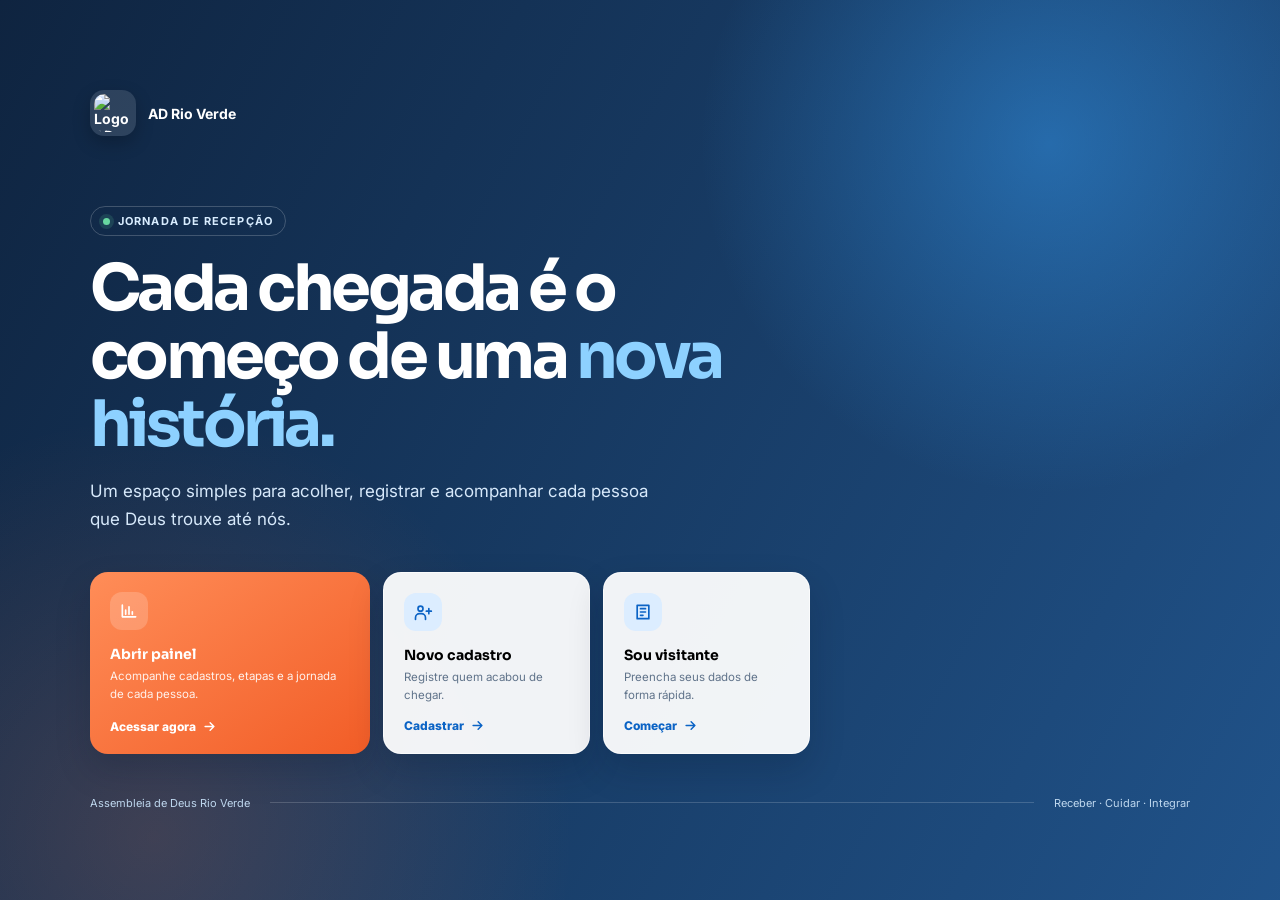
==== index.html @ 6c61a0f8 "Atualiza HTML, estilos e lógica do sistema" ====
<!DOCTYPE html>
<html lang="pt-BR">
<head>
<meta charset="UTF-8">
<meta name="viewport" content="width=device-width, initial-scale=1.0">
<title>Jornada de Recepção — AD Rio Verde</title>
<link rel="preconnect" href="https://fonts.googleapis.com">
<link rel="preconnect" href="https://fonts.gstatic.com" crossorigin>
<link href="https://fonts.googleapis.com/css2?family=Inter:wght@400;500;600;700&family=Sora:wght@600;700;800&display=swap" rel="stylesheet">
<style>
:root{--blue:#0b63c5;--blue-light:#dcedff;--muted:#60738a}*{box-sizing:border-box}body{margin:0;min-height:100vh;font-family:Inter,Arial,sans-serif;overflow-x:hidden}a{text-decoration:none;color:inherit}
.hero{min-height:100vh;display:flex;align-items:center;padding:32px 24px;background:linear-gradient(118deg,rgba(5,27,56,.96),rgba(8,64,125,.9)),url('assets/hero-banner.jpg') center/cover;position:relative;isolation:isolate}.hero:before{content:'';position:absolute;inset:0;background:radial-gradient(circle at 82% 16%,rgba(55,164,255,.42),transparent 27%),radial-gradient(circle at 12% 93%,rgba(255,121,64,.18),transparent 30%);z-index:-1}.page{width:min(1100px,100%);margin:auto}.brand{display:inline-flex;align-items:center;gap:12px;color:#fff;font-weight:700;font-size:14px}.brand img{width:46px;height:46px;border-radius:14px;padding:4px;background:rgba(255,255,255,.12);box-shadow:0 7px 18px rgba(0,0,0,.22)}
.content{margin-top:70px;max-width:720px}.eyebrow{display:inline-flex;align-items:center;gap:8px;border:1px solid rgba(255,255,255,.2);border-radius:99px;padding:7px 12px;color:#d9edff;font-size:11px;font-weight:700;letter-spacing:.1em;text-transform:uppercase}.eyebrow span{width:7px;height:7px;background:#68d8a1;border-radius:50%;box-shadow:0 0 0 4px rgba(104,216,161,.15)}h1{font-family:Sora,Arial,sans-serif;color:#fff;font-size:clamp(36px,6vw,64px);line-height:1.06;letter-spacing:-.055em;margin:19px 0 18px}h1 em{font-style:normal;color:#8dd1ff}.intro{max-width:590px;color:#d7e9fb;font-size:17px;line-height:1.7;margin:0}
.access{display:grid;grid-template-columns:1.35fr 1fr 1fr;gap:13px;margin-top:38px}.access-card{min-height:174px;padding:20px;border-radius:18px;background:rgba(255,255,255,.94);border:1px solid rgba(255,255,255,.7);box-shadow:0 16px 35px rgba(0,17,40,.18);transition:transform .2s ease,box-shadow .2s ease;display:flex;flex-direction:column}.access-card:hover{transform:translateY(-5px);box-shadow:0 22px 38px rgba(0,17,40,.3)}.access-card.primary{background:linear-gradient(145deg,#ff8d58,#f25d27);color:#fff;border:0}.icon{width:38px;height:38px;border-radius:12px;display:grid;place-items:center;background:var(--blue-light);color:var(--blue);margin-bottom:15px}.primary .icon{background:rgba(255,255,255,.18);color:#fff}.icon svg{width:20px;height:20px;fill:none;stroke:currentColor;stroke-width:2;stroke-linecap:round;stroke-linejoin:round}.access-card strong{font-family:Sora,Arial,sans-serif;font-size:14px}.access-card p{font-size:11.5px;line-height:1.5;color:var(--muted);margin:5px 0 14px}.primary p{color:#fff1eb}.go{margin-top:auto;font-size:12px;font-weight:800;color:var(--blue);display:flex;align-items:center;gap:6px}.primary .go{color:#fff}.go svg{width:15px;height:15px;fill:none;stroke:currentColor;stroke-width:2.4;stroke-linecap:round;stroke-linejoin:round}
.footer{display:flex;align-items:center;justify-content:space-between;gap:20px;margin:42px 0 0;color:#bed7ee;font-size:11px}.footer .line{height:1px;flex:1;background:rgba(255,255,255,.17)}@media(max-width:760px){.hero{align-items:flex-start;padding:24px 18px}.content{margin-top:52px}.access{grid-template-columns:1fr;margin-top:30px}.access-card{min-height:142px}.footer{margin-top:30px}h1{font-size:39px}.intro{font-size:15px}}
</style>
</head>
<body>
<main class="hero"><div class="page">
  <a class="brand" href="index.html"><img src="assets/logo-mark.png" alt="Logo AD Rio Verde"><span>AD Rio Verde</span></a>
  <section class="content"><div class="eyebrow"><span></span> Jornada de Recepção</div><h1>Cada chegada é o começo de uma <em>nova história.</em></h1><p class="intro">Um espaço simples para acolher, registrar e acompanhar cada pessoa que Deus trouxe até nós.</p>
    <nav class="access" aria-label="Acessos principais">
      <a class="access-card primary" href="painel.html"><span class="icon"><svg viewBox="0 0 24 24"><path d="M4 19V5m0 14h16M8 16v-5m4 5V7m4 9v-3"></path></svg></span><strong>Abrir painel</strong><p>Acompanhe cadastros, etapas e a jornada de cada pessoa.</p><span class="go">Acessar agora <svg viewBox="0 0 24 24"><path d="M5 12h14m-6-6 6 6-6 6"></path></svg></span></a>
      <a class="access-card" href="cadastro.html"><span class="icon"><svg viewBox="0 0 24 24"><circle cx="9" cy="8" r="3"></circle><path d="M3 21v-2a5 5 0 0 1 5-5h2a5 5 0 0 1 5 5v2M19 8v6m-3-3h6"></path></svg></span><strong>Novo cadastro</strong><p>Registre quem acabou de chegar.</p><span class="go">Cadastrar <svg viewBox="0 0 24 24"><path d="M5 12h14m-6-6 6 6-6 6"></path></svg></span></a>
      <a class="access-card" href="visitante.html"><span class="icon"><svg viewBox="0 0 24 24"><path d="M5 4h14v16H5zM9 8h6m-6 4h6m-6 4h3"></path></svg></span><strong>Sou visitante</strong><p>Preencha seus dados de forma rápida.</p><span class="go">Começar <svg viewBox="0 0 24 24"><path d="M5 12h14m-6-6 6 6-6 6"></path></svg></span></a>
    </nav>
  </section>
  <footer class="footer"><span>Assembleia de Deus Rio Verde</span><span class="line"></span><span>Receber &middot; Cuidar &middot; Integrar</span></footer>
</div></main>
</body>
</html>
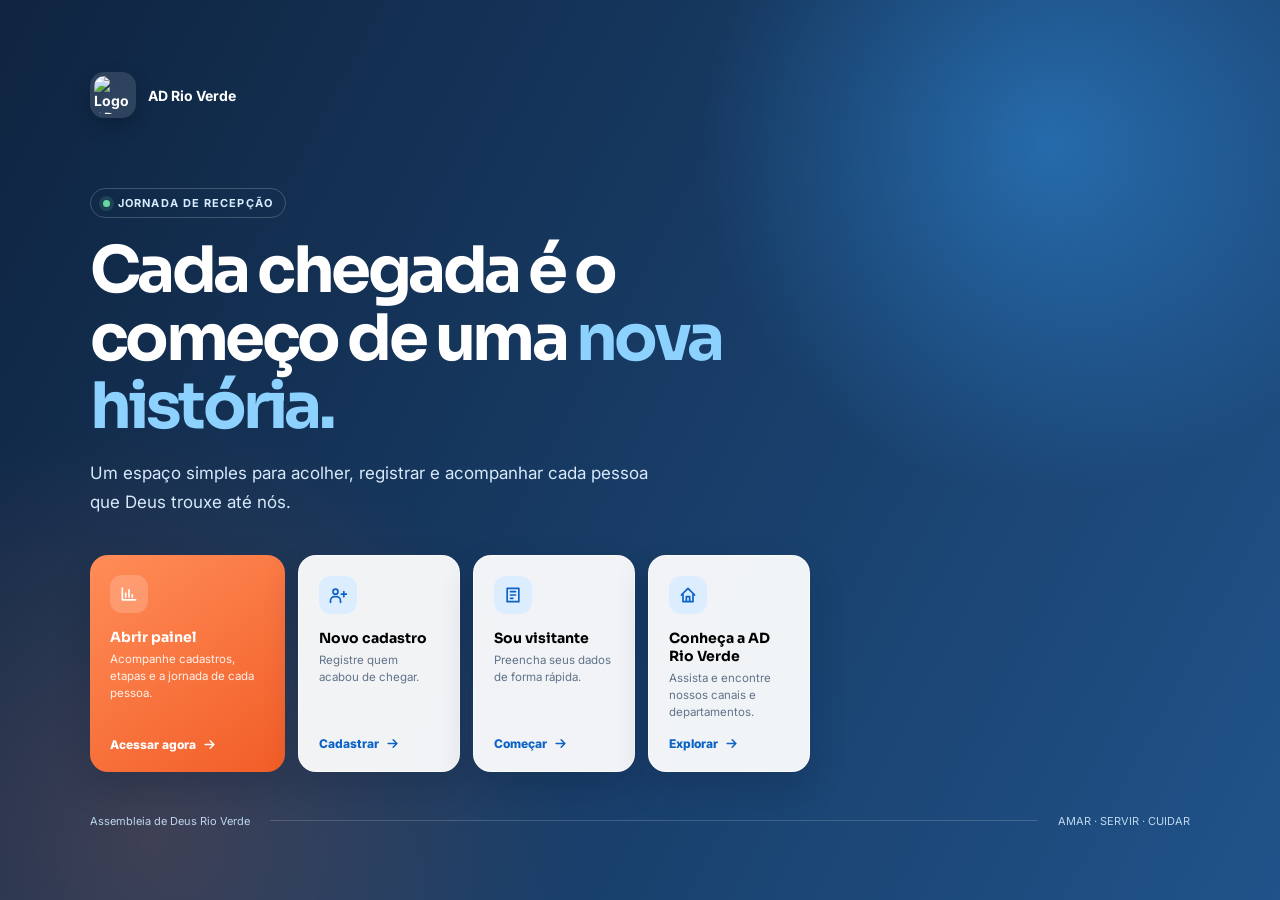
==== commit 47388b07: "Add files via upload" ====
--- a/index.html
+++ b/index.html
@@ -11,7 +11,7 @@
 :root{--blue:#0b63c5;--blue-light:#dcedff;--muted:#60738a}*{box-sizing:border-box}body{margin:0;min-height:100vh;font-family:Inter,Arial,sans-serif;overflow-x:hidden}a{text-decoration:none;color:inherit}
 .hero{min-height:100vh;display:flex;align-items:center;padding:32px 24px;background:linear-gradient(118deg,rgba(5,27,56,.96),rgba(8,64,125,.9)),url('assets/hero-banner.jpg') center/cover;position:relative;isolation:isolate}.hero:before{content:'';position:absolute;inset:0;background:radial-gradient(circle at 82% 16%,rgba(55,164,255,.42),transparent 27%),radial-gradient(circle at 12% 93%,rgba(255,121,64,.18),transparent 30%);z-index:-1}.page{width:min(1100px,100%);margin:auto}.brand{display:inline-flex;align-items:center;gap:12px;color:#fff;font-weight:700;font-size:14px}.brand img{width:46px;height:46px;border-radius:14px;padding:4px;background:rgba(255,255,255,.12);box-shadow:0 7px 18px rgba(0,0,0,.22)}
 .content{margin-top:70px;max-width:720px}.eyebrow{display:inline-flex;align-items:center;gap:8px;border:1px solid rgba(255,255,255,.2);border-radius:99px;padding:7px 12px;color:#d9edff;font-size:11px;font-weight:700;letter-spacing:.1em;text-transform:uppercase}.eyebrow span{width:7px;height:7px;background:#68d8a1;border-radius:50%;box-shadow:0 0 0 4px rgba(104,216,161,.15)}h1{font-family:Sora,Arial,sans-serif;color:#fff;font-size:clamp(36px,6vw,64px);line-height:1.06;letter-spacing:-.055em;margin:19px 0 18px}h1 em{font-style:normal;color:#8dd1ff}.intro{max-width:590px;color:#d7e9fb;font-size:17px;line-height:1.7;margin:0}
-.access{display:grid;grid-template-columns:1.35fr 1fr 1fr;gap:13px;margin-top:38px}.access-card{min-height:174px;padding:20px;border-radius:18px;background:rgba(255,255,255,.94);border:1px solid rgba(255,255,255,.7);box-shadow:0 16px 35px rgba(0,17,40,.18);transition:transform .2s ease,box-shadow .2s ease;display:flex;flex-direction:column}.access-card:hover{transform:translateY(-5px);box-shadow:0 22px 38px rgba(0,17,40,.3)}.access-card.primary{background:linear-gradient(145deg,#ff8d58,#f25d27);color:#fff;border:0}.icon{width:38px;height:38px;border-radius:12px;display:grid;place-items:center;background:var(--blue-light);color:var(--blue);margin-bottom:15px}.primary .icon{background:rgba(255,255,255,.18);color:#fff}.icon svg{width:20px;height:20px;fill:none;stroke:currentColor;stroke-width:2;stroke-linecap:round;stroke-linejoin:round}.access-card strong{font-family:Sora,Arial,sans-serif;font-size:14px}.access-card p{font-size:11.5px;line-height:1.5;color:var(--muted);margin:5px 0 14px}.primary p{color:#fff1eb}.go{margin-top:auto;font-size:12px;font-weight:800;color:var(--blue);display:flex;align-items:center;gap:6px}.primary .go{color:#fff}.go svg{width:15px;height:15px;fill:none;stroke:currentColor;stroke-width:2.4;stroke-linecap:round;stroke-linejoin:round}
+.access{display:grid;grid-template-columns:1.2fr 1fr 1fr 1fr;gap:13px;margin-top:38px}.access-card{min-height:174px;padding:20px;border-radius:18px;background:rgba(255,255,255,.94);border:1px solid rgba(255,255,255,.7);box-shadow:0 16px 35px rgba(0,17,40,.18);transition:transform .2s ease,box-shadow .2s ease;display:flex;flex-direction:column}.access-card:hover{transform:translateY(-5px);box-shadow:0 22px 38px rgba(0,17,40,.3)}.access-card.primary{background:linear-gradient(145deg,#ff8d58,#f25d27);color:#fff;border:0}.icon{width:38px;height:38px;border-radius:12px;display:grid;place-items:center;background:var(--blue-light);color:var(--blue);margin-bottom:15px}.primary .icon{background:rgba(255,255,255,.18);color:#fff}.icon svg{width:20px;height:20px;fill:none;stroke:currentColor;stroke-width:2;stroke-linecap:round;stroke-linejoin:round}.access-card strong{font-family:Sora,Arial,sans-serif;font-size:14px}.access-card p{font-size:11.5px;line-height:1.5;color:var(--muted);margin:5px 0 14px}.primary p{color:#fff1eb}.go{margin-top:auto;font-size:12px;font-weight:800;color:var(--blue);display:flex;align-items:center;gap:6px}.primary .go{color:#fff}.go svg{width:15px;height:15px;fill:none;stroke:currentColor;stroke-width:2.4;stroke-linecap:round;stroke-linejoin:round}
 .footer{display:flex;align-items:center;justify-content:space-between;gap:20px;margin:42px 0 0;color:#bed7ee;font-size:11px}.footer .line{height:1px;flex:1;background:rgba(255,255,255,.17)}@media(max-width:760px){.hero{align-items:flex-start;padding:24px 18px}.content{margin-top:52px}.access{grid-template-columns:1fr;margin-top:30px}.access-card{min-height:142px}.footer{margin-top:30px}h1{font-size:39px}.intro{font-size:15px}}
 </style>
 </head>
@@ -23,9 +23,10 @@
       <a class="access-card primary" href="painel.html"><span class="icon"><svg viewBox="0 0 24 24"><path d="M4 19V5m0 14h16M8 16v-5m4 5V7m4 9v-3"></path></svg></span><strong>Abrir painel</strong><p>Acompanhe cadastros, etapas e a jornada de cada pessoa.</p><span class="go">Acessar agora <svg viewBox="0 0 24 24"><path d="M5 12h14m-6-6 6 6-6 6"></path></svg></span></a>
       <a class="access-card" href="cadastro.html"><span class="icon"><svg viewBox="0 0 24 24"><circle cx="9" cy="8" r="3"></circle><path d="M3 21v-2a5 5 0 0 1 5-5h2a5 5 0 0 1 5 5v2M19 8v6m-3-3h6"></path></svg></span><strong>Novo cadastro</strong><p>Registre quem acabou de chegar.</p><span class="go">Cadastrar <svg viewBox="0 0 24 24"><path d="M5 12h14m-6-6 6 6-6 6"></path></svg></span></a>
       <a class="access-card" href="visitante.html"><span class="icon"><svg viewBox="0 0 24 24"><path d="M5 4h14v16H5zM9 8h6m-6 4h6m-6 4h3"></path></svg></span><strong>Sou visitante</strong><p>Preencha seus dados de forma rápida.</p><span class="go">Começar <svg viewBox="0 0 24 24"><path d="M5 12h14m-6-6 6 6-6 6"></path></svg></span></a>
+      <a class="access-card" href="conheca.html"><span class="icon"><svg viewBox="0 0 24 24"><path d="m4 12 8-8 8 8M6 10v10h12V10M10 20v-6h4v6"></path></svg></span><strong>Conheça a AD Rio Verde</strong><p>Assista e encontre nossos canais e departamentos.</p><span class="go">Explorar <svg viewBox="0 0 24 24"><path d="M5 12h14m-6-6 6 6-6 6"></path></svg></span></a>
     </nav>
   </section>
-  <footer class="footer"><span>Assembleia de Deus Rio Verde</span><span class="line"></span><span>Receber &middot; Cuidar &middot; Integrar</span></footer>
+  <footer class="footer"><span>Assembleia de Deus Rio Verde</span><span class="line"></span><span>AMAR &middot; SERVIR &middot; CUIDAR</span></footer>
 </div></main>
 </body>
 </html>
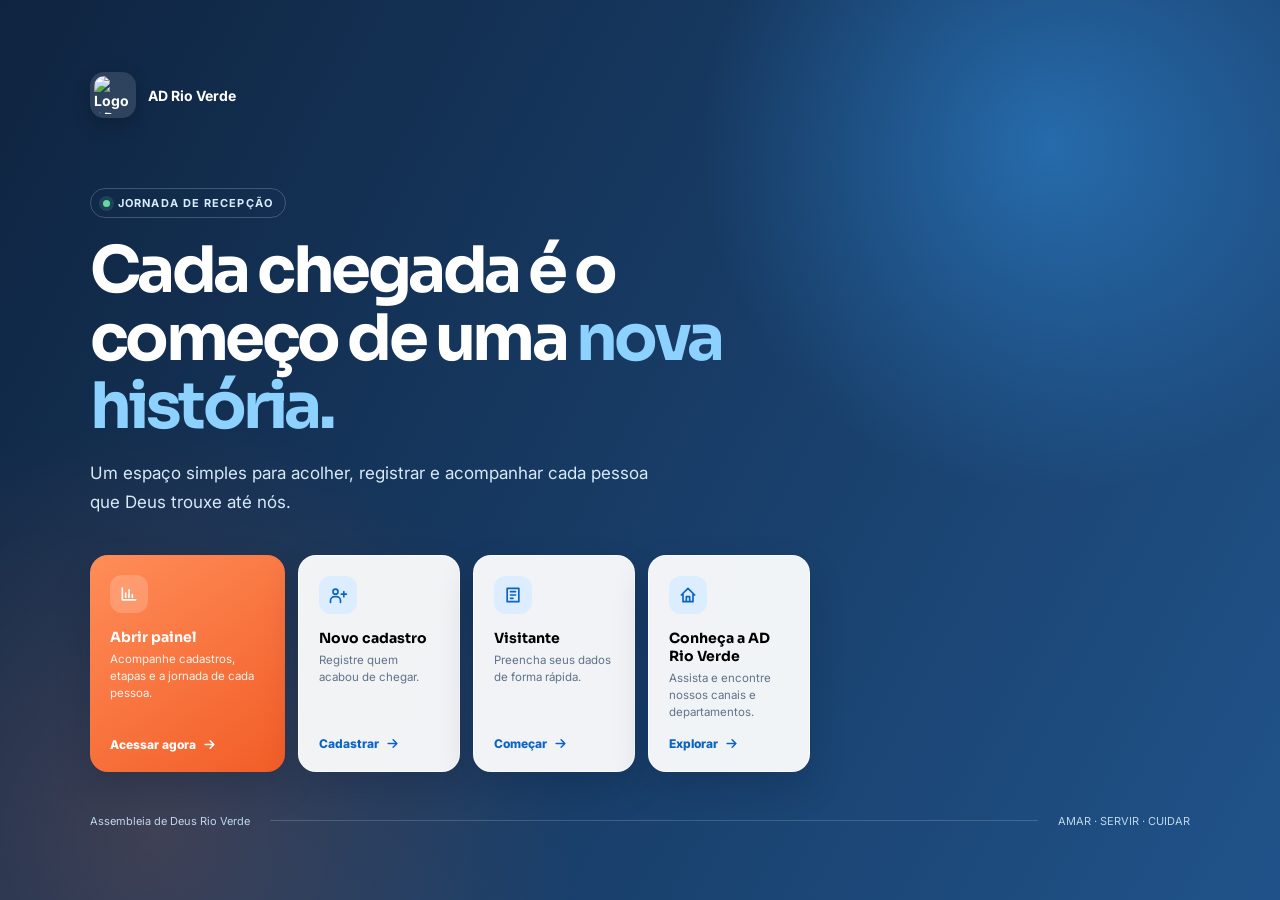
==== commit ddd3dccb: "Add files via upload" ====
--- a/index.html
+++ b/index.html
@@ -22,7 +22,7 @@
     <nav class="access" aria-label="Acessos principais">
       <a class="access-card primary" href="painel.html"><span class="icon"><svg viewBox="0 0 24 24"><path d="M4 19V5m0 14h16M8 16v-5m4 5V7m4 9v-3"></path></svg></span><strong>Abrir painel</strong><p>Acompanhe cadastros, etapas e a jornada de cada pessoa.</p><span class="go">Acessar agora <svg viewBox="0 0 24 24"><path d="M5 12h14m-6-6 6 6-6 6"></path></svg></span></a>
       <a class="access-card" href="cadastro.html"><span class="icon"><svg viewBox="0 0 24 24"><circle cx="9" cy="8" r="3"></circle><path d="M3 21v-2a5 5 0 0 1 5-5h2a5 5 0 0 1 5 5v2M19 8v6m-3-3h6"></path></svg></span><strong>Novo cadastro</strong><p>Registre quem acabou de chegar.</p><span class="go">Cadastrar <svg viewBox="0 0 24 24"><path d="M5 12h14m-6-6 6 6-6 6"></path></svg></span></a>
-      <a class="access-card" href="visitante.html"><span class="icon"><svg viewBox="0 0 24 24"><path d="M5 4h14v16H5zM9 8h6m-6 4h6m-6 4h3"></path></svg></span><strong>Sou visitante</strong><p>Preencha seus dados de forma rápida.</p><span class="go">Começar <svg viewBox="0 0 24 24"><path d="M5 12h14m-6-6 6 6-6 6"></path></svg></span></a>
+      <a class="access-card" href="visitante.html"><span class="icon"><svg viewBox="0 0 24 24"><path d="M5 4h14v16H5zM9 8h6m-6 4h6m-6 4h3"></path></svg></span><strong>Visitante</strong><p>Preencha seus dados de forma rápida.</p><span class="go">Começar <svg viewBox="0 0 24 24"><path d="M5 12h14m-6-6 6 6-6 6"></path></svg></span></a>
       <a class="access-card" href="conheca.html"><span class="icon"><svg viewBox="0 0 24 24"><path d="m4 12 8-8 8 8M6 10v10h12V10M10 20v-6h4v6"></path></svg></span><strong>Conheça a AD Rio Verde</strong><p>Assista e encontre nossos canais e departamentos.</p><span class="go">Explorar <svg viewBox="0 0 24 24"><path d="M5 12h14m-6-6 6 6-6 6"></path></svg></span></a>
     </nav>
   </section>
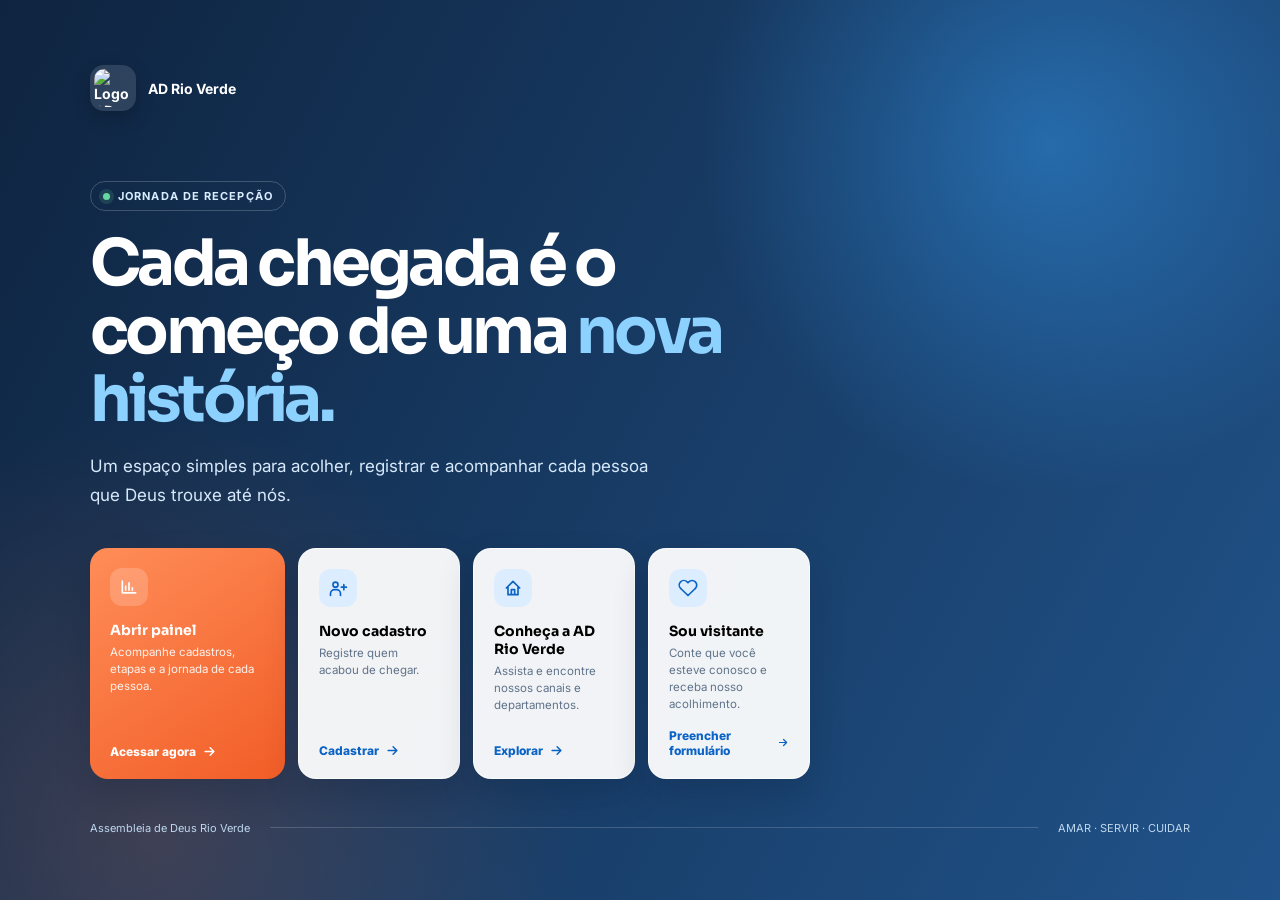
==== commit 5a901f76: "Add files via upload" ====
--- a/index.html
+++ b/index.html
@@ -22,8 +22,9 @@
     <nav class="access" aria-label="Acessos principais">
       <a class="access-card primary" href="painel.html"><span class="icon"><svg viewBox="0 0 24 24"><path d="M4 19V5m0 14h16M8 16v-5m4 5V7m4 9v-3"></path></svg></span><strong>Abrir painel</strong><p>Acompanhe cadastros, etapas e a jornada de cada pessoa.</p><span class="go">Acessar agora <svg viewBox="0 0 24 24"><path d="M5 12h14m-6-6 6 6-6 6"></path></svg></span></a>
       <a class="access-card" href="cadastro.html"><span class="icon"><svg viewBox="0 0 24 24"><circle cx="9" cy="8" r="3"></circle><path d="M3 21v-2a5 5 0 0 1 5-5h2a5 5 0 0 1 5 5v2M19 8v6m-3-3h6"></path></svg></span><strong>Novo cadastro</strong><p>Registre quem acabou de chegar.</p><span class="go">Cadastrar <svg viewBox="0 0 24 24"><path d="M5 12h14m-6-6 6 6-6 6"></path></svg></span></a>
-      <a class="access-card" href="visitante.html"><span class="icon"><svg viewBox="0 0 24 24"><path d="M5 4h14v16H5zM9 8h6m-6 4h6m-6 4h3"></path></svg></span><strong>Visitante</strong><p>Preencha seus dados de forma rápida.</p><span class="go">Começar <svg viewBox="0 0 24 24"><path d="M5 12h14m-6-6 6 6-6 6"></path></svg></span></a>
+
       <a class="access-card" href="conheca.html"><span class="icon"><svg viewBox="0 0 24 24"><path d="m4 12 8-8 8 8M6 10v10h12V10M10 20v-6h4v6"></path></svg></span><strong>Conheça a AD Rio Verde</strong><p>Assista e encontre nossos canais e departamentos.</p><span class="go">Explorar <svg viewBox="0 0 24 24"><path d="M5 12h14m-6-6 6 6-6 6"></path></svg></span></a>
+      <a class="access-card" href="visitante.html"><span class="icon"><svg viewBox="0 0 24 24"><path d="M20.8 4.6a5.5 5.5 0 0 0-7.8 0L12 5.7l-1.1-1.1a5.5 5.5 0 0 0-7.8 7.8l1.1 1.1L12 21l7.8-7.5 1.1-1.1a5.5 5.5 0 0 0-.1-7.8Z"></path></svg></span><strong>Sou visitante</strong><p>Conte que você esteve conosco e receba nosso acolhimento.</p><span class="go">Preencher formulário <svg viewBox="0 0 24 24"><path d="M5 12h14m-6-6 6 6-6 6"></path></svg></span></a>
     </nav>
   </section>
   <footer class="footer"><span>Assembleia de Deus Rio Verde</span><span class="line"></span><span>AMAR &middot; SERVIR &middot; CUIDAR</span></footer>
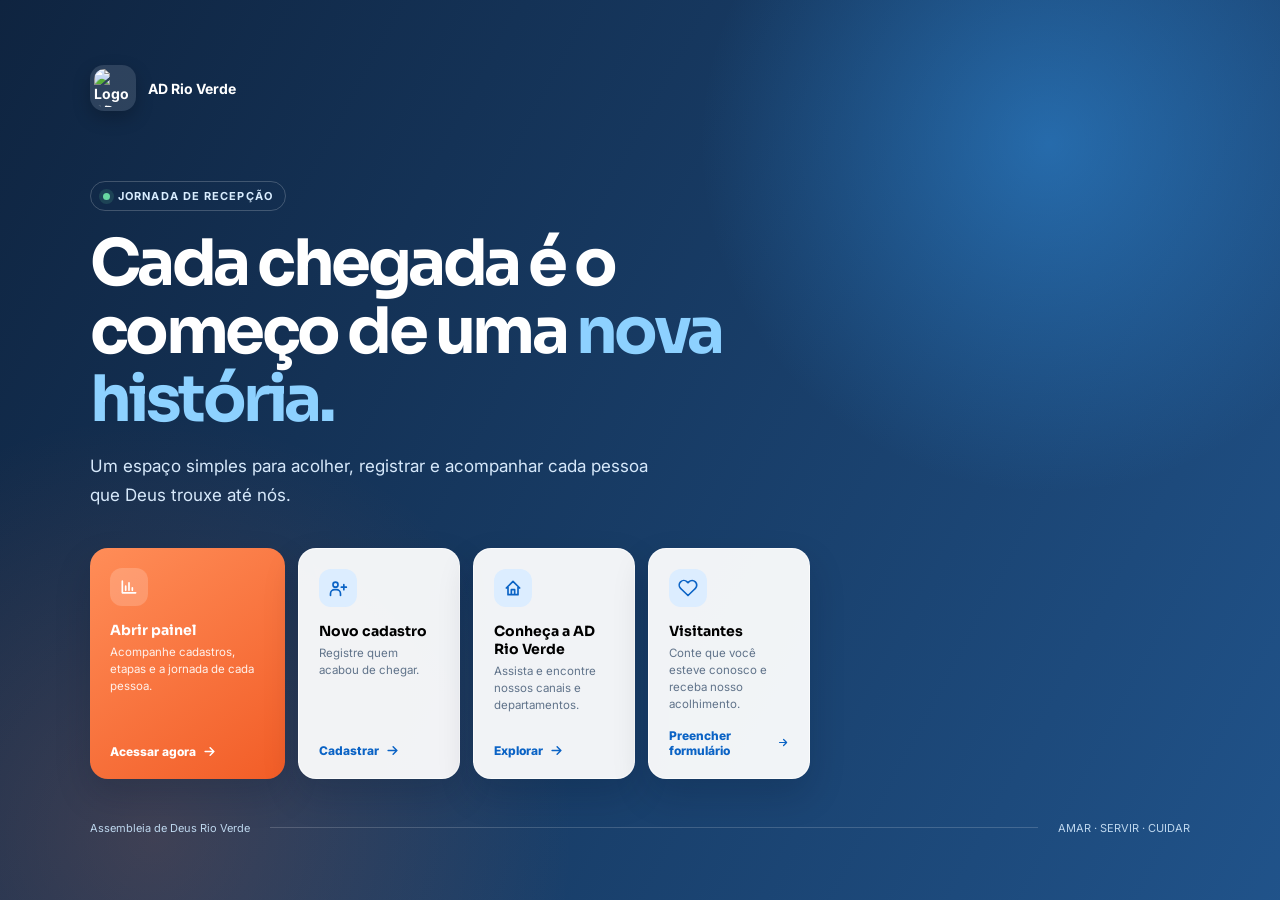
==== commit 055768ba: "Update index.html" ====
--- a/index.html
+++ b/index.html
@@ -24,7 +24,7 @@
       <a class="access-card" href="cadastro.html"><span class="icon"><svg viewBox="0 0 24 24"><circle cx="9" cy="8" r="3"></circle><path d="M3 21v-2a5 5 0 0 1 5-5h2a5 5 0 0 1 5 5v2M19 8v6m-3-3h6"></path></svg></span><strong>Novo cadastro</strong><p>Registre quem acabou de chegar.</p><span class="go">Cadastrar <svg viewBox="0 0 24 24"><path d="M5 12h14m-6-6 6 6-6 6"></path></svg></span></a>
 
       <a class="access-card" href="conheca.html"><span class="icon"><svg viewBox="0 0 24 24"><path d="m4 12 8-8 8 8M6 10v10h12V10M10 20v-6h4v6"></path></svg></span><strong>Conheça a AD Rio Verde</strong><p>Assista e encontre nossos canais e departamentos.</p><span class="go">Explorar <svg viewBox="0 0 24 24"><path d="M5 12h14m-6-6 6 6-6 6"></path></svg></span></a>
-      <a class="access-card" href="visitante.html"><span class="icon"><svg viewBox="0 0 24 24"><path d="M20.8 4.6a5.5 5.5 0 0 0-7.8 0L12 5.7l-1.1-1.1a5.5 5.5 0 0 0-7.8 7.8l1.1 1.1L12 21l7.8-7.5 1.1-1.1a5.5 5.5 0 0 0-.1-7.8Z"></path></svg></span><strong>Sou visitante</strong><p>Conte que você esteve conosco e receba nosso acolhimento.</p><span class="go">Preencher formulário <svg viewBox="0 0 24 24"><path d="M5 12h14m-6-6 6 6-6 6"></path></svg></span></a>
+      <a class="access-card" href="visitante.html"><span class="icon"><svg viewBox="0 0 24 24"><path d="M20.8 4.6a5.5 5.5 0 0 0-7.8 0L12 5.7l-1.1-1.1a5.5 5.5 0 0 0-7.8 7.8l1.1 1.1L12 21l7.8-7.5 1.1-1.1a5.5 5.5 0 0 0-.1-7.8Z"></path></svg></span><strong>Visitantes</strong><p>Conte que você esteve conosco e receba nosso acolhimento.</p><span class="go">Preencher formulário <svg viewBox="0 0 24 24"><path d="M5 12h14m-6-6 6 6-6 6"></path></svg></span></a>
     </nav>
   </section>
   <footer class="footer"><span>Assembleia de Deus Rio Verde</span><span class="line"></span><span>AMAR &middot; SERVIR &middot; CUIDAR</span></footer>
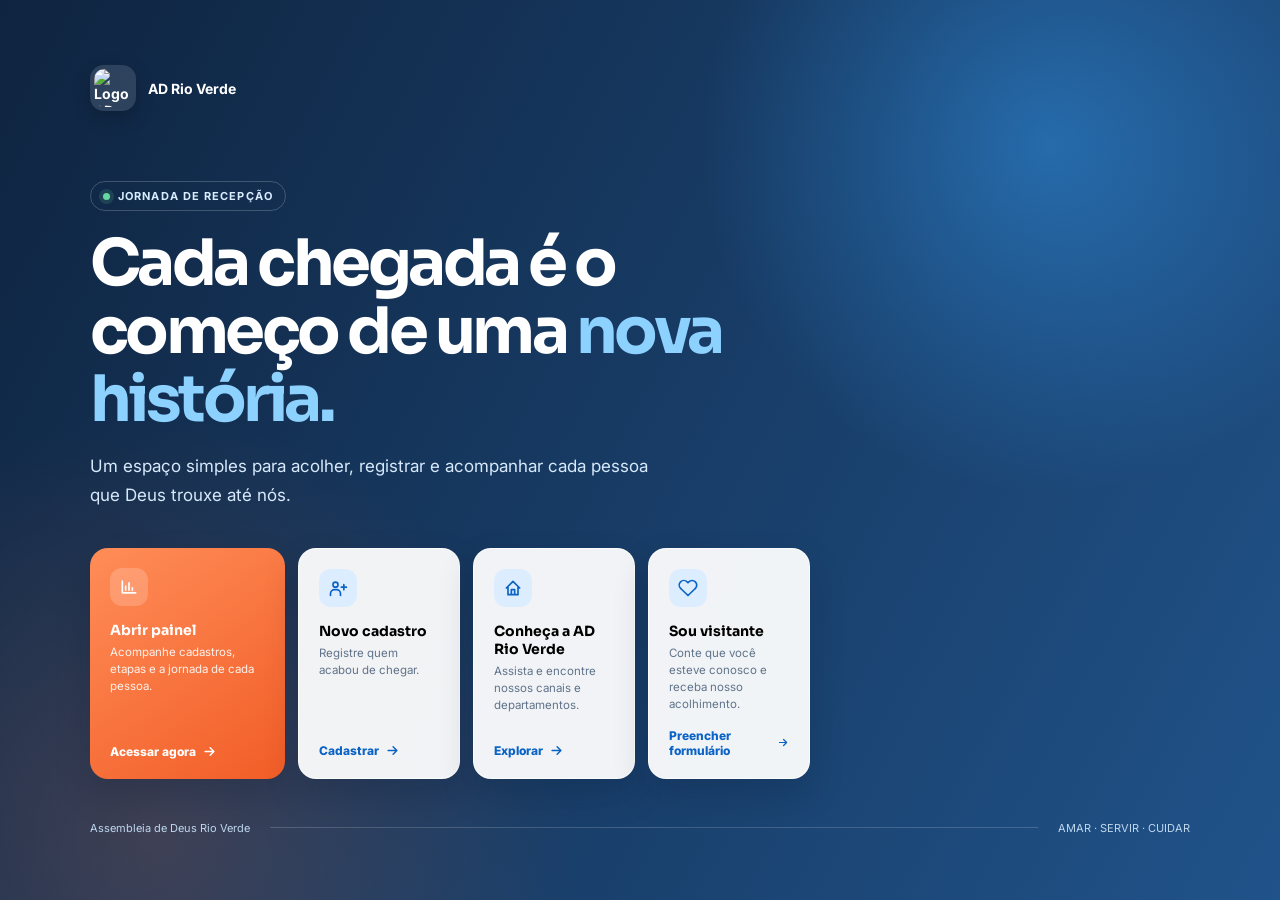
==== commit fb4487e2: "Add files via upload" ====
--- a/index.html
+++ b/index.html
@@ -24,7 +24,7 @@
       <a class="access-card" href="cadastro.html"><span class="icon"><svg viewBox="0 0 24 24"><circle cx="9" cy="8" r="3"></circle><path d="M3 21v-2a5 5 0 0 1 5-5h2a5 5 0 0 1 5 5v2M19 8v6m-3-3h6"></path></svg></span><strong>Novo cadastro</strong><p>Registre quem acabou de chegar.</p><span class="go">Cadastrar <svg viewBox="0 0 24 24"><path d="M5 12h14m-6-6 6 6-6 6"></path></svg></span></a>
 
       <a class="access-card" href="conheca.html"><span class="icon"><svg viewBox="0 0 24 24"><path d="m4 12 8-8 8 8M6 10v10h12V10M10 20v-6h4v6"></path></svg></span><strong>Conheça a AD Rio Verde</strong><p>Assista e encontre nossos canais e departamentos.</p><span class="go">Explorar <svg viewBox="0 0 24 24"><path d="M5 12h14m-6-6 6 6-6 6"></path></svg></span></a>
-      <a class="access-card" href="visitante.html"><span class="icon"><svg viewBox="0 0 24 24"><path d="M20.8 4.6a5.5 5.5 0 0 0-7.8 0L12 5.7l-1.1-1.1a5.5 5.5 0 0 0-7.8 7.8l1.1 1.1L12 21l7.8-7.5 1.1-1.1a5.5 5.5 0 0 0-.1-7.8Z"></path></svg></span><strong>Visitantes</strong><p>Conte que você esteve conosco e receba nosso acolhimento.</p><span class="go">Preencher formulário <svg viewBox="0 0 24 24"><path d="M5 12h14m-6-6 6 6-6 6"></path></svg></span></a>
+      <a class="access-card" href="visitante.html"><span class="icon"><svg viewBox="0 0 24 24"><path d="M20.8 4.6a5.5 5.5 0 0 0-7.8 0L12 5.7l-1.1-1.1a5.5 5.5 0 0 0-7.8 7.8l1.1 1.1L12 21l7.8-7.5 1.1-1.1a5.5 5.5 0 0 0-.1-7.8Z"></path></svg></span><strong>Sou visitante</strong><p>Conte que você esteve conosco e receba nosso acolhimento.</p><span class="go">Preencher formulário <svg viewBox="0 0 24 24"><path d="M5 12h14m-6-6 6 6-6 6"></path></svg></span></a>
     </nav>
   </section>
   <footer class="footer"><span>Assembleia de Deus Rio Verde</span><span class="line"></span><span>AMAR &middot; SERVIR &middot; CUIDAR</span></footer>
